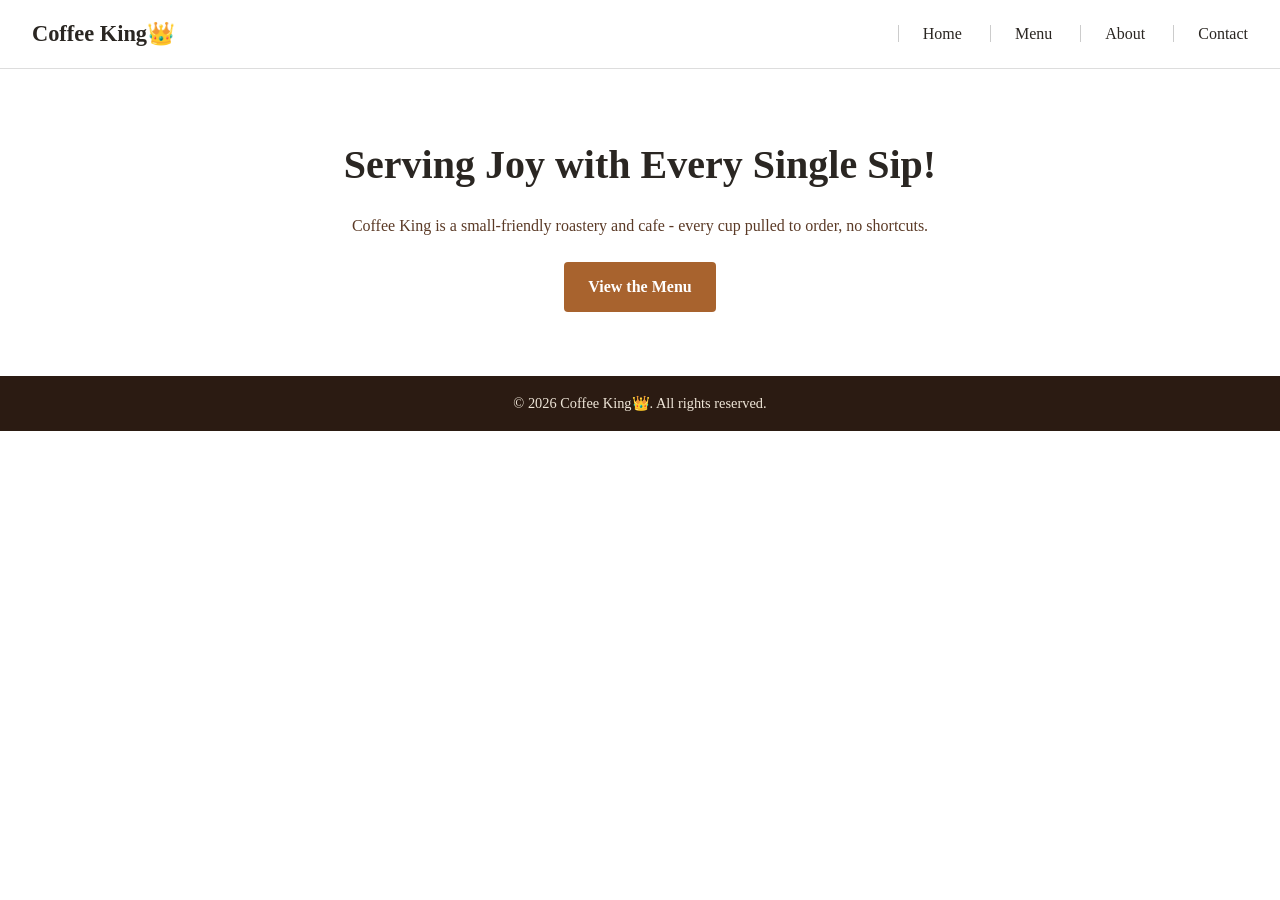
==== index.html @ fa8c4ac5 "Initial commit: Coffee King site structure, styling, and contact form validation" ====
<!DOCTYPE html>
<html lang="en">
<head>
    <meta charset="UTF-8">
    <meta name="viewport" content="width=device-width, initial-scale=1.0">
    <meta name="color-scheme" content="light">
    <title>Coffee King👑</title>
    <link rel="icon" href="data:image/svg+xml,<svg xmlns=%22http://www.w3.org/2000/svg%22 viewBox=%220 0 100 100%22><text y=%22.9em%22 font-size=%2290%22>☕</text></svg>">
    <link rel="stylesheet" href="style.css">
</head>
<body>
    <!--The plain container holding the brand name-->
   <header>
    <div class="logo">Coffee King👑</div>
    <nav>
        <a href="index.html">Home</a>
        <a href="menu.html">Menu</a>
        <a href="about.html">About</a>
        <a href="contact.html">Contact</a>
    </nav>
   </header> 
   <!--The semantic tag for the primary content of the page-->
   <main>
    <section class="hero">
        <h1>Serving Joy with Every Single Sip!</h1>
        <p> Coffee King is a small-friendly roastery and cafe - every cup pulled to order, no shortcuts.</p>
        <a href="menu.html" class="btn">View the Menu</a>
    </section>

   </main>
   <!--The semantic tag for closing area of the page-->
   <footer>
    <p>&copy; 2026 Coffee King👑. All rights reserved.</p>
   </footer>

   <script src="script.js"></script>

</body>
</html>
---- style.css ----
/* apply the style to every single elementon the page*/
* {
  margin: 0;
  padding: 0;
  box-sizing: border-box;
}
/* set the font and color of the whole page*/
body {
  font-family:Cambria, Cochin, Georgia, Times, 'Times New Roman', serif;
  color: #2a2622;
  line-height: 1.6;
}
/* adjust the header elemnts */
header {
  display: flex;
  justify-content: space-between;
  align-items: center;
  padding: 1rem 2rem;
  border-bottom: 1px solid #ddd;
}
/* Targets the elements with the class="logo" */
.logo {
  font-size: 1.4rem;
  font-weight: bold;
}

nav a {
  margin-left: 1.5rem;
  text-decoration: none;
  color: #2a2622;
  font-weight: 500;
  padding-left: 1.5rem;
  border-left: 1px solid #ccc;
}
/* targets every <a> which is the descendant of <nav> */
nav a:hover {
  color: #a8632e;
}
.hero {
  max-width: 700px;
  margin: 4rem auto;
  text-align: center;
  padding: 0 1rem;
}

.hero h1 {
  font-size: 2.5rem;
  margin-bottom: 1rem;
}

.hero p {
  color: #5b3a26;
  margin-bottom: 1.5rem;
}

.btn {
  display: inline-block;
  background-color: #a8632e;
  color: white;
  padding: 0.75rem 1.5rem;
  border-radius: 4px;
  text-decoration: none;
  font-weight: bold;
}

.btn:hover {
  background-color: #8a4f24;
}
footer {
  text-align: center;
  padding: 1rem;
  margin-top: 3rem;
  background-color: #2b1b12;
  color: #efe6d8;
  font-size: 0.9rem;
}
/*Styles the Menu Page*/
.menu {
  max-width: 700px;
  margin: 3rem auto;
  padding: 0 1rem;
}

.menu h1 {
  text-align: center;
  margin-bottom: 2rem;
}

.menu h2 {
  color: #a8632e;
  border-bottom: 2px solid #a8632e;
  padding-bottom: 0.5rem;
  margin: 2rem 0 1rem;
}

.menu-item {
  display: flex;
  justify-content: space-between;
  padding: 0.6rem 0;
  border-bottom: 1px dashed #ccc;
}

.item-name {
  font-weight: 500;
}

.item-price {
  font-weight: bolder;
  color: #a8632e;
}
/* Styles the About Page */
.about {
  max-width: 650px;
  margin: 3rem auto;
  padding: 0 1rem;
}

.about h1 {
  margin-bottom: 1.5rem;
}

.about p {
  margin-bottom: 1rem;
  color: #3a332c;
}
/* styles the Contact page*/
.contact {
  max-width: 500px;
  margin: 3rem auto;
  padding: 0 1rem;
}

.contact h1 {
  margin-bottom: 1.5rem;
}

.form-group {
  margin-bottom: 1.2rem;
}

.form-group label {
  display: block;
  font-weight: bold;
  margin-bottom: 0.4rem;
}

.form-group input,
.form-group textarea {
  width: 100%;
  padding: 0.6rem;
  border: 1px solid #ccc;
  border-radius: 4px;
  font-family: inherit;
  font-size: 1rem;
}
.success {
  background-color: #ffffff;
  color: rgb(15, 216, 8);
  padding: 0.75rem 1rem;
   font-weight: bold;
   font-style: italic;
  border-radius: 4px;
  margin-bottom: 1rem;
  display: none;
}

.success.visible {
  display: block;
}

.error {
  color: #b3261e;
  font-size: 0.85rem;
  margin-top: 0.3rem;
  min-height: 1.1em;
}

button[type="submit"] {
  background-color: #a8632e;
  color: white;
  border: none;
  padding: 0.75rem 1.5rem;
  border-radius: 4px;
  font-weight: bold;
  font-size: 1rem;
  cursor:pointer;
}

button[type="submit"]:hover {
  background-color: #8a4f24;
}
/* styles the header for view point <= 600px */
@media (max-width: 600px) {
  header {
    flex-direction: column;
    align-items:center;
    
    gap: 0.8rem;
  }

  nav a {
    margin-left: 0;
    margin-right: 1rem;
    padding-left: 1rem;
    border-left: 1px solid #ccc;
  }
}
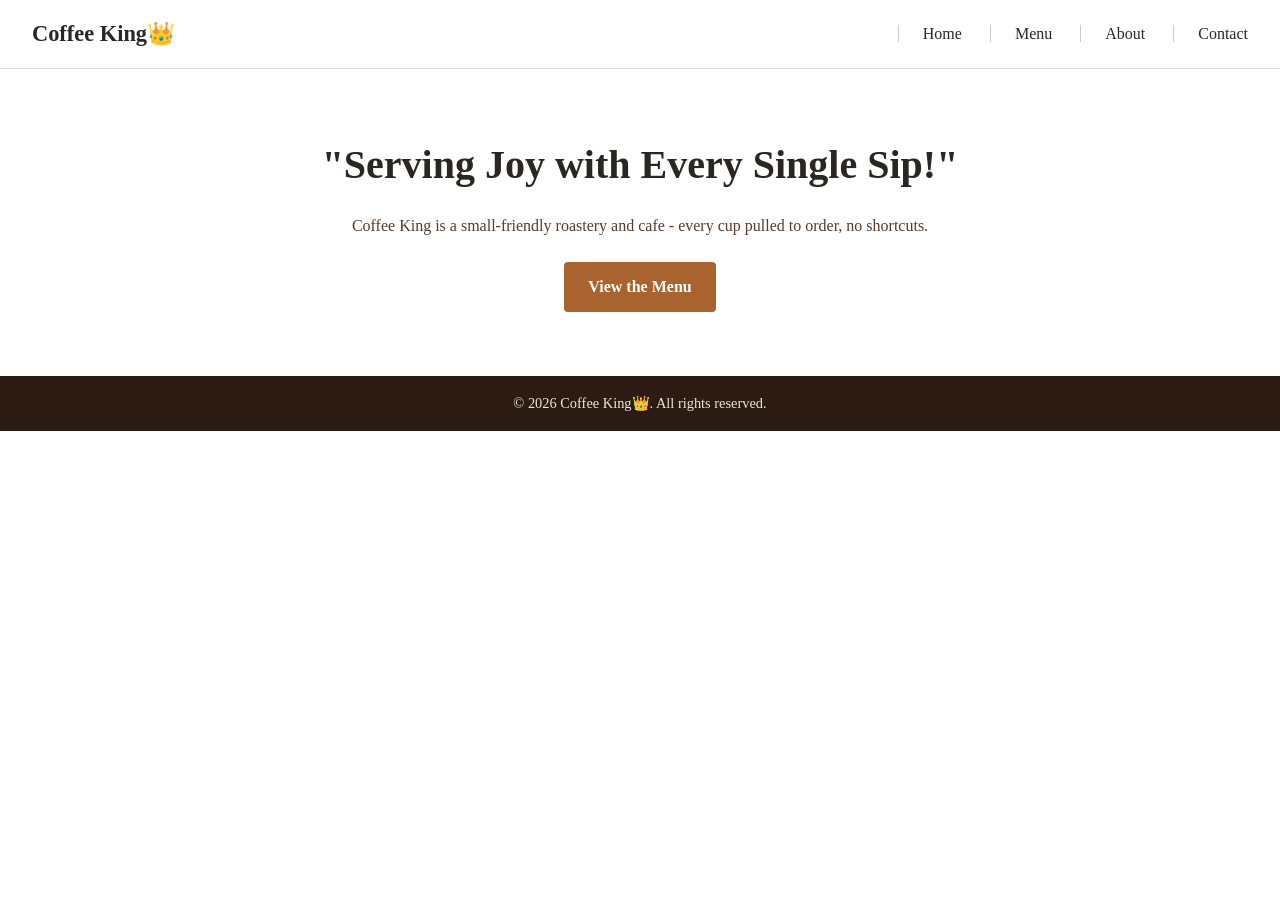
==== commit bbf734bd: "New changes" ====
--- a/index.html
+++ b/index.html
@@ -12,6 +12,13 @@
     <!--The plain container holding the brand name-->
    <header>
     <div class="logo">Coffee King👑</div>
+
+    <!--Toggle button-->
+    <button class="nav-toggle" id="navToggle" aria-label="Toggle menu">
+        <span></span>
+        <span></span>
+        <span></span>
+    </button>
     <nav>
         <a href="index.html">Home</a>
         <a href="menu.html">Menu</a>
@@ -22,7 +29,7 @@
    <!--The semantic tag for the primary content of the page-->
    <main>
     <section class="hero">
-        <h1>Serving Joy with Every Single Sip!</h1>
+        <h1>"Serving Joy with Every Single Sip!"</h1>
         <p> Coffee King is a small-friendly roastery and cafe - every cup pulled to order, no shortcuts.</p>
         <a href="menu.html" class="btn">View the Menu</a>
     </section>
--- a/style.css
+++ b/style.css
@@ -189,19 +189,58 @@
 button[type="submit"]:hover {
   background-color: #8a4f24;
 }
-/* styles the header for view point <= 600px */
+
+/* For the hamburger icon */
+.nav-toggle {
+  display: none;
+  flex-direction: column;
+  justify-content: space-between;
+  width: 26px;
+  height: 20px;
+  background: none;
+  border: none;
+  cursor: pointer;
+  padding: 0;
+}
+
+.nav-toggle span {
+  display: block;
+  width: 100%;
+  height: 3px;
+  background-color: #2a2622;
+  border-radius: 2px;
+}
+/* styles the header for view point <= 600px [for the mobile version]*/
 @media (max-width: 600px) {
   header {
+    flex-direction: row;
+    align-items: center;
+    justify-content: space-between;
+  }
+
+  .nav-toggle {
+    display: flex;
+  }
+
+  nav {
+    display: none;
+    position: absolute;
+    top: 100%;
+    left: 0;
+    right: 0;
+    background-color: white;
     flex-direction: column;
-    align-items:center;
-    
-    gap: 0.8rem;
+    padding: 1rem 2rem;
+    border-bottom: 1px solid #ddd;
+  }
+
+  nav.open {
+    display: flex;
   }
 
   nav a {
-    margin-left: 0;
-    margin-right: 1rem;
-    padding-left: 1rem;
-    border-left: 1px solid #ccc;
+    margin: 0;
+    padding: 0.6rem 0;
+    border-left: none;
   }
 }
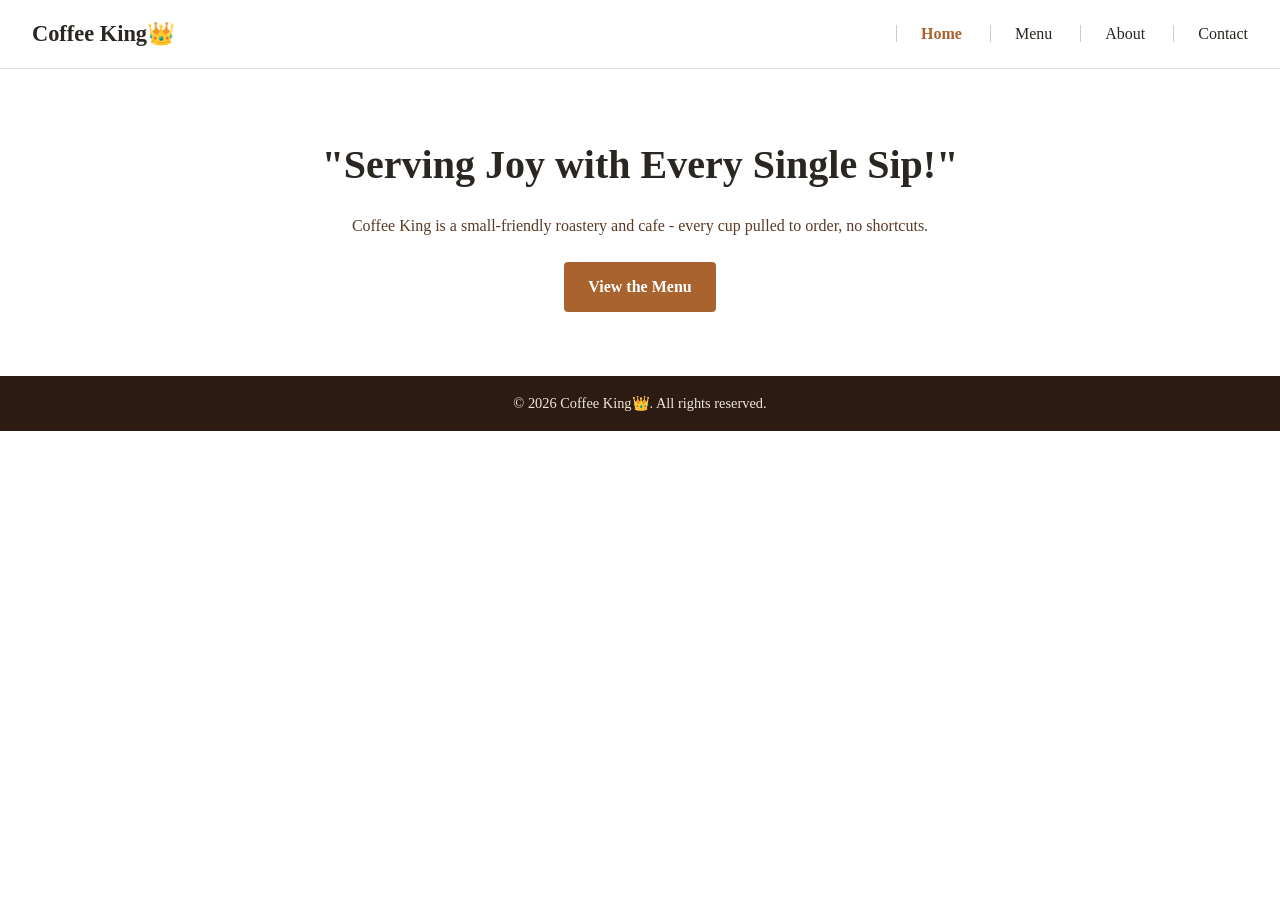
==== commit bc99c506: "add active nav link highlighting" ====
--- a/index.html
+++ b/index.html
@@ -20,7 +20,7 @@
         <span></span>
     </button>
     <nav>
-        <a href="index.html">Home</a>
+        <a href="index.html" class="active">Home</a>
         <a href="menu.html">Menu</a>
         <a href="about.html">About</a>
         <a href="contact.html">Contact</a>
--- a/style.css
+++ b/style.css
@@ -9,6 +9,7 @@
   font-family:Cambria, Cochin, Georgia, Times, 'Times New Roman', serif;
   color: #2a2622;
   line-height: 1.6;
+
 }
 /* adjust the header elemnts */
 header {
@@ -17,6 +18,7 @@
   align-items: center;
   padding: 1rem 2rem;
   border-bottom: 1px solid #ddd;
+  position: relative;
 }
 /* Targets the elements with the class="logo" */
 .logo {
@@ -28,7 +30,7 @@
   margin-left: 1.5rem;
   text-decoration: none;
   color: #2a2622;
-  font-weight: 500;
+  font-weiht: 500;
   padding-left: 1.5rem;
   border-left: 1px solid #ccc;
 }
@@ -132,10 +134,11 @@
 
 .contact h1 {
   margin-bottom: 1.5rem;
+  
 }
 
 .form-group {
-  margin-bottom: 1.2rem;
+  margin-bottom: 0rem;
 }
 
 .form-group label {
@@ -148,7 +151,7 @@
 .form-group textarea {
   width: 100%;
   padding: 0.6rem;
-  border: 1px solid #ccc;
+  border: 2px solid #ccc;
   border-radius: 4px;
   font-family: inherit;
   font-size: 1rem;
@@ -210,6 +213,48 @@
   background-color: #2a2622;
   border-radius: 2px;
 }
+
+/*styling the Tabbed menu*/
+.menu-tabs {
+  display: flex;
+  gap: 1.5rem;
+  margin-bottom: 2rem;
+  border-bottom: 1px solid #ccc;
+}
+
+.menu-tab {
+  background: none;
+  border: none;
+  padding: 0.75rem 0;
+  font-family: inherit;
+  font-size: 1.1rem;
+  font-weight: bold;
+  color: #5b3a26;
+  cursor: pointer;
+  position: relative;
+}
+
+.menu-tab.active {
+  color: #a8632e;
+}
+
+.menu-tab.active::after {
+  content: '';
+  position: absolute;
+  left: 0;
+  bottom: -1px;
+  width: 100%;
+  height: 2px;
+  background-color: #a8632e;
+}
+
+.menu-category {
+  display: none;
+}
+
+.menu-category.active {
+  display: block;
+}
 /* styles the header for view point <= 600px [for the mobile version]*/
 @media (max-width: 600px) {
   header {
@@ -243,4 +288,10 @@
     padding: 0.6rem 0;
     border-left: none;
   }
+}
+
+/* for highlighting the current page*/
+nav a.active {
+  color: #a8632e;
+  font-weight: 700;
 }
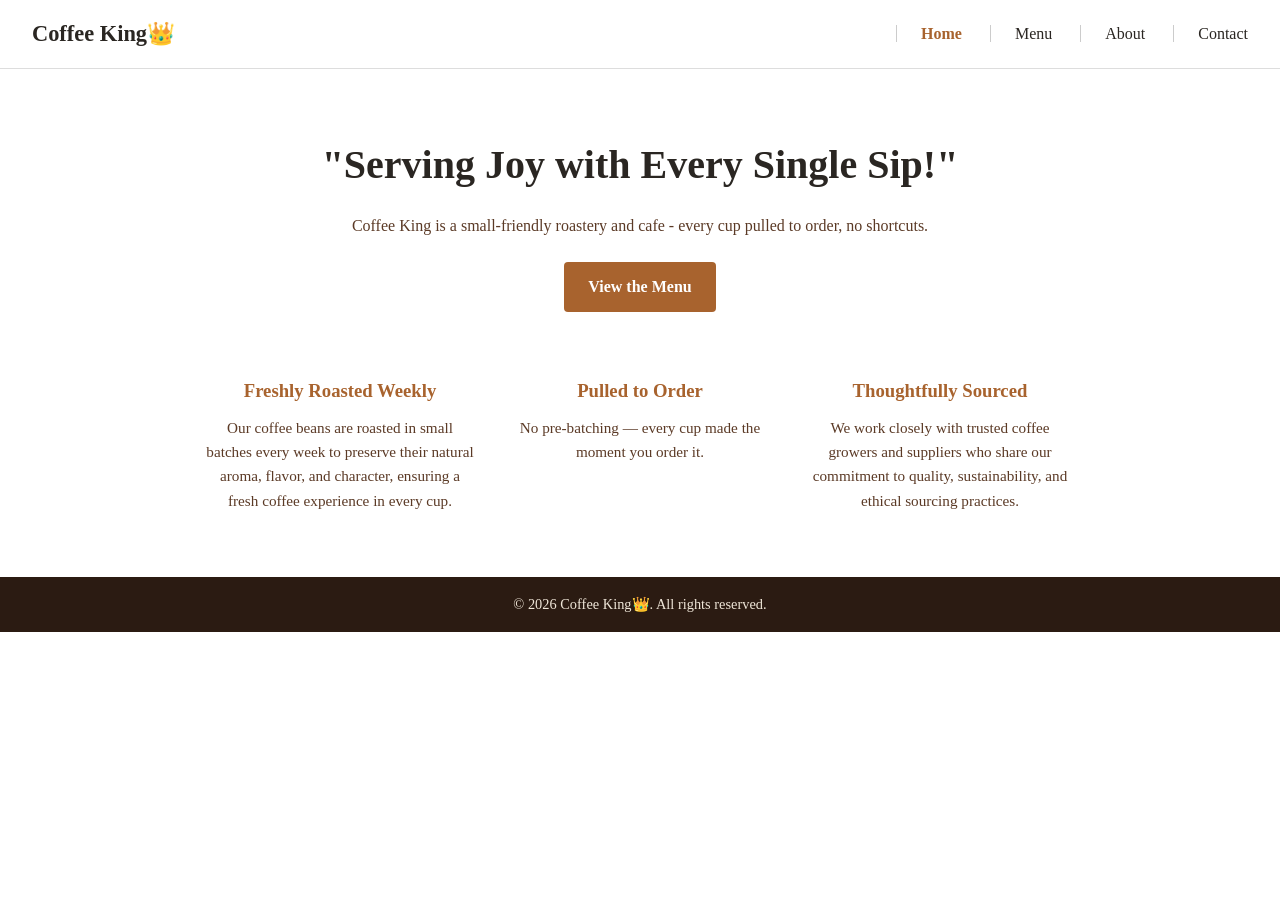
==== commit bbe3653d: "added transition" ====
--- a/index.html
+++ b/index.html
@@ -34,6 +34,21 @@
         <a href="menu.html" class="btn">View the Menu</a>
     </section>
 
+<section class="features reveal">
+  <div class="feature">
+    <h3>Freshly Roasted Weekly</h3>
+    <p>Our coffee beans are roasted in small batches every week to preserve their natural aroma, flavor, and character, ensuring a fresh coffee experience in every cup.</p>
+  </div>
+  <div class="feature">
+    <h3>Pulled to Order</h3>
+    <p>No pre-batching — every cup made the moment you order it.</p>
+  </div>
+  <div class="feature">
+    <h3>Thoughtfully Sourced</h3>
+    <p>We work closely with trusted coffee growers and suppliers who share our commitment to quality, sustainability, and ethical sourcing practices.</p>
+  </div>
+</section>
+
    </main>
    <!--The semantic tag for closing area of the page-->
    <footer>
--- a/style.css
+++ b/style.css
@@ -30,7 +30,7 @@
   margin-left: 1.5rem;
   text-decoration: none;
   color: #2a2622;
-  font-weiht: 500;
+  font-weight: 500;
   padding-left: 1.5rem;
   border-left: 1px solid #ccc;
 }
@@ -53,6 +53,29 @@
 .hero p {
   color: #5b3a26;
   margin-bottom: 1.5rem;
+}
+
+.features {
+  display: flex;
+  gap: 2rem;
+  max-width: 900px;
+  margin: 4rem auto;
+  padding: 0 1rem;
+}
+
+.feature {
+  flex: 1;
+  text-align: center;
+}
+
+.feature h3 {
+  color: #a8632e;
+  margin-bottom: 0.6rem;
+}
+
+.feature p {
+  color: #5b3a26;
+  font-size: 0.95rem;
 }
 
 .btn {
@@ -288,10 +311,25 @@
     padding: 0.6rem 0;
     border-left: none;
   }
+  .features {
+    flex-direction: column;
+  }
 }
 
 /* for highlighting the current page*/
 nav a.active {
   color: #a8632e;
   font-weight: 700;
+}
+
+/*for the reveal animation*/
+.reveal {
+  opacity: 0;
+  transform: translateY(30px);
+  transition: opacity 0.6s ease, transform 1.6s ease;
+}
+
+.reveal.visible {
+  opacity: 1;
+  transform: translateY(0);
 }
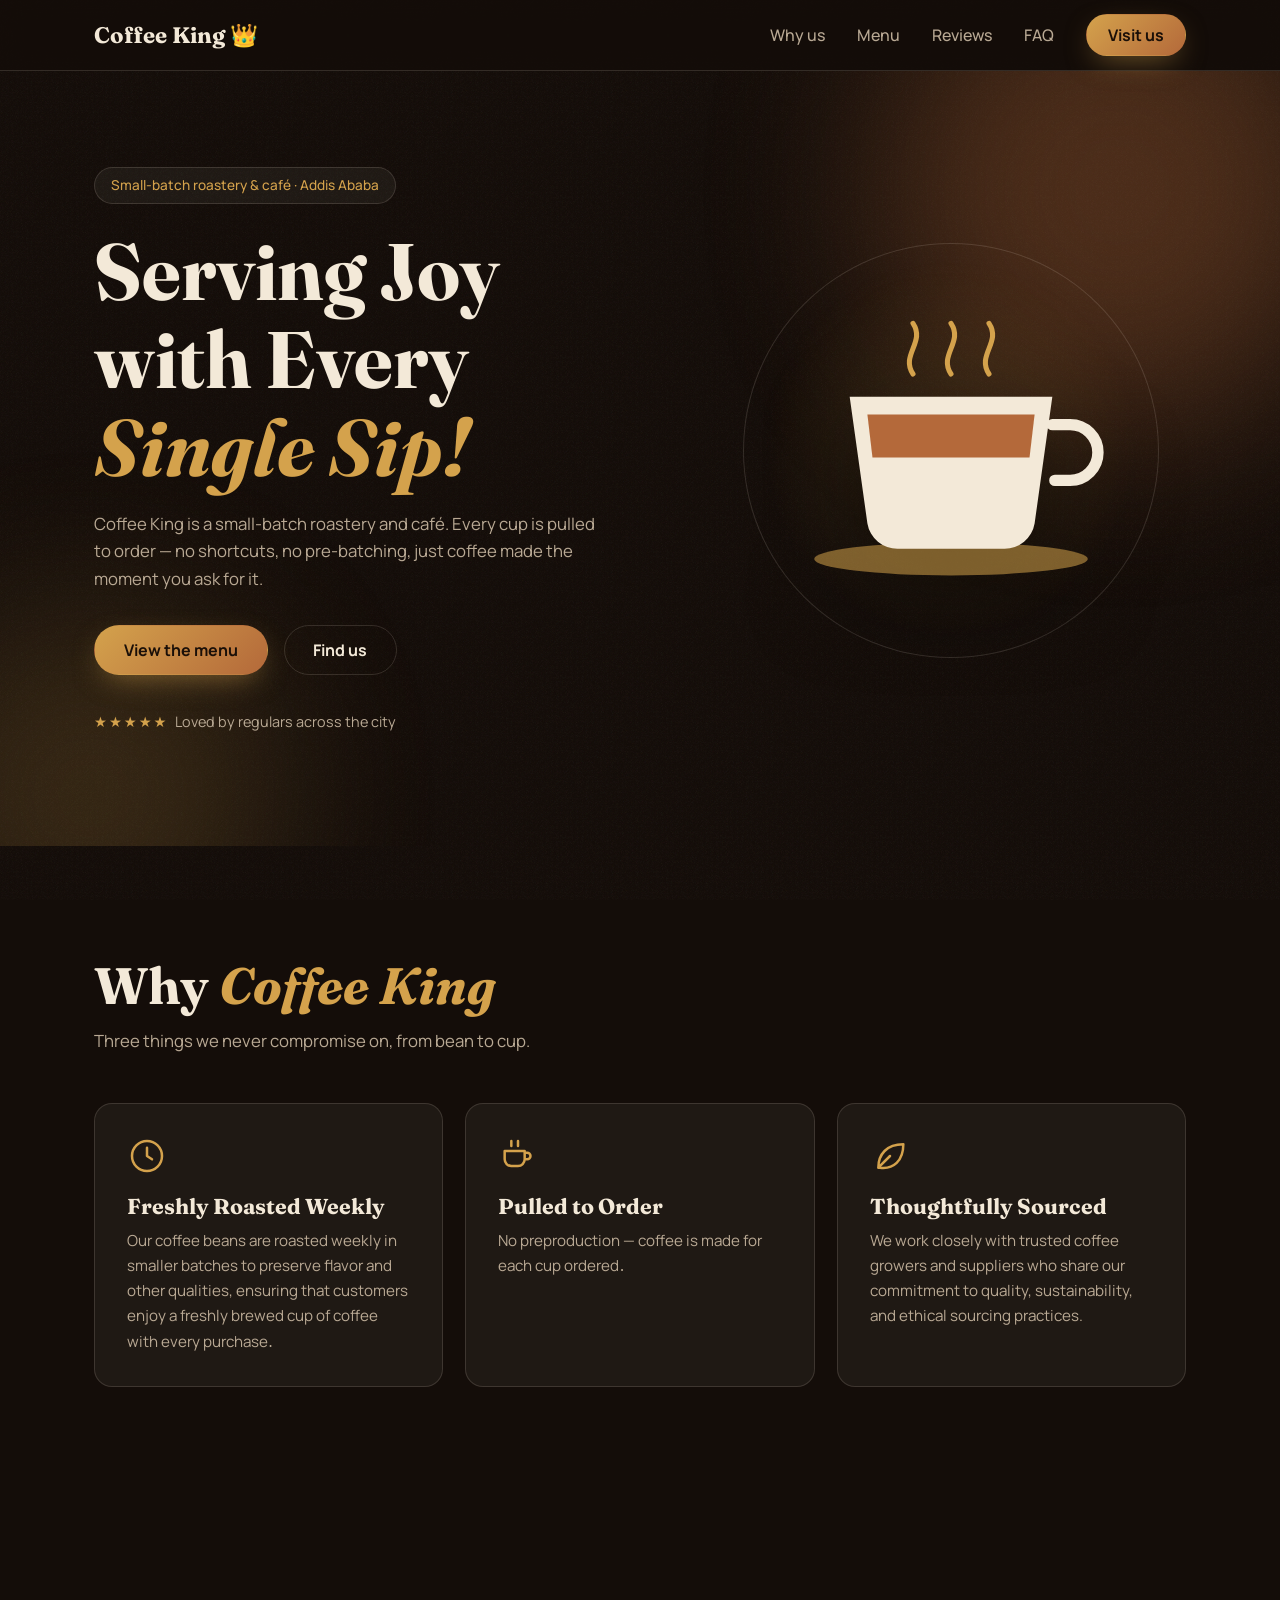
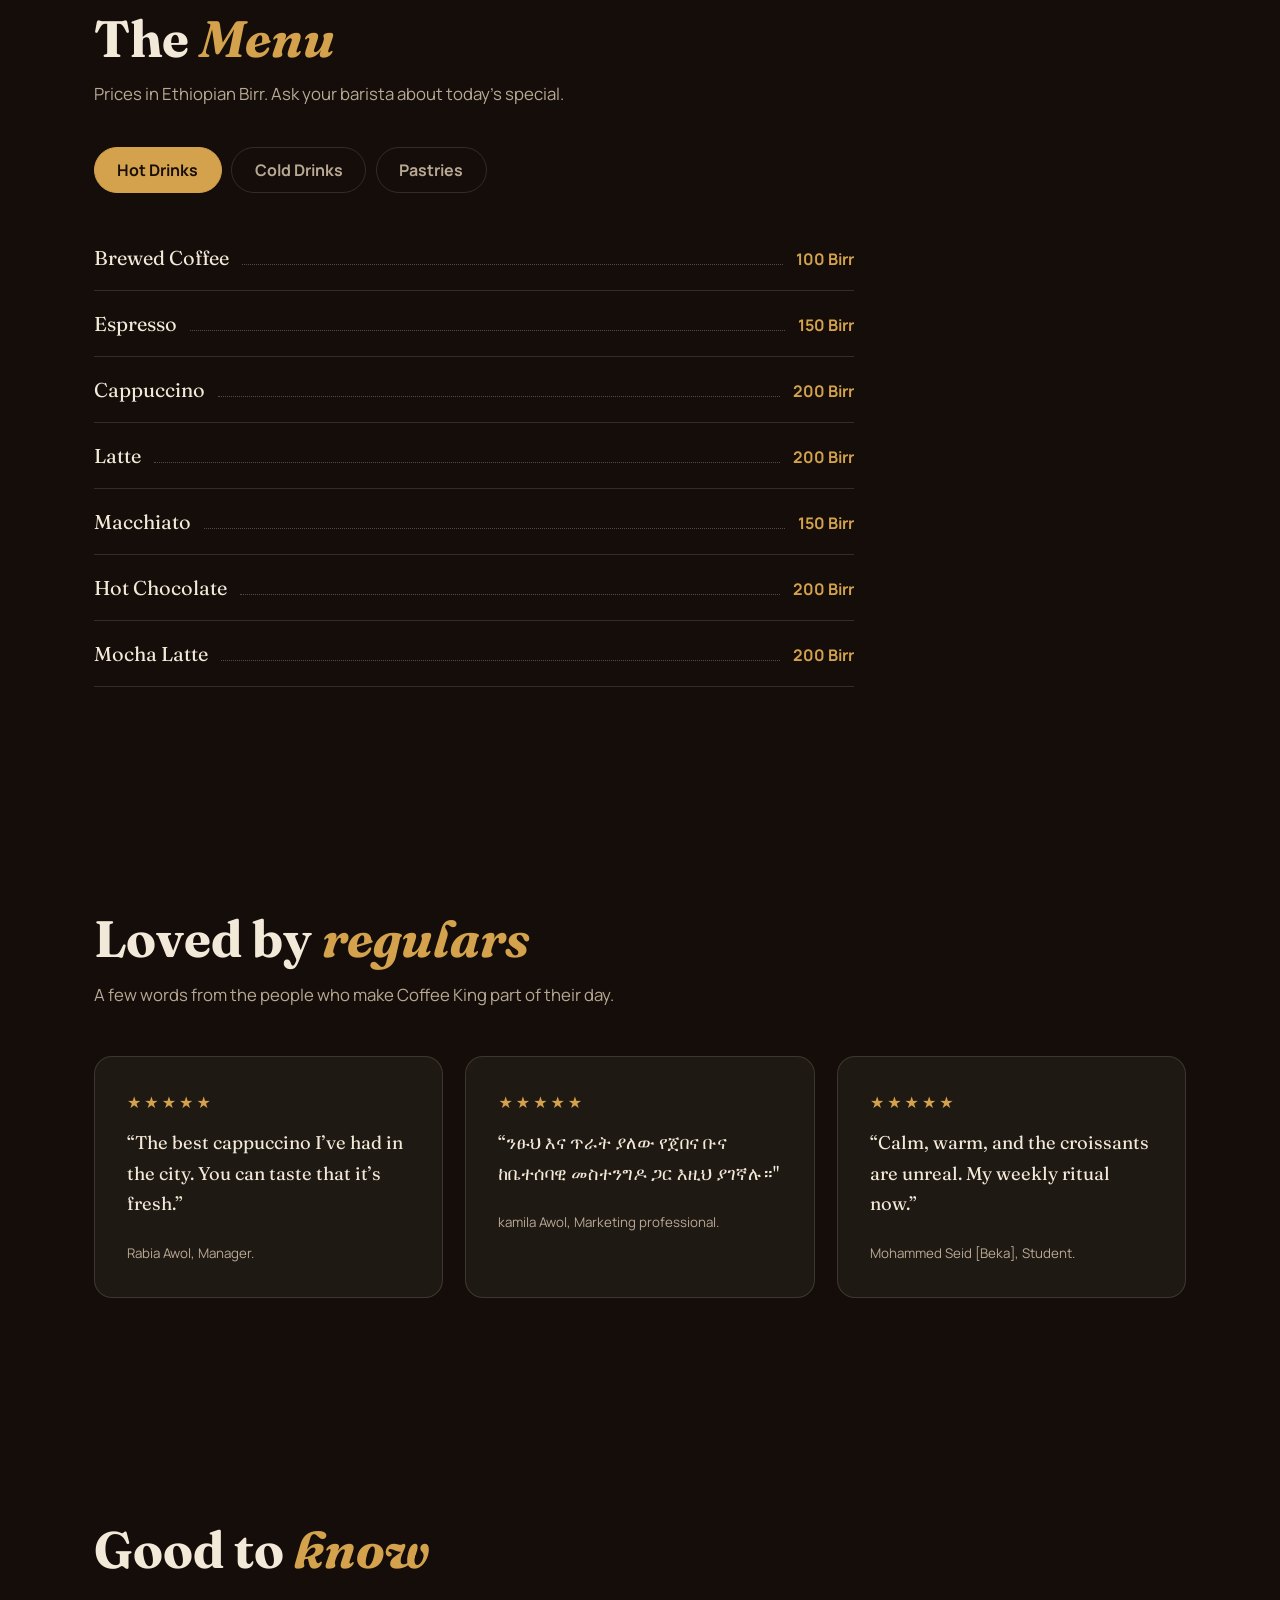
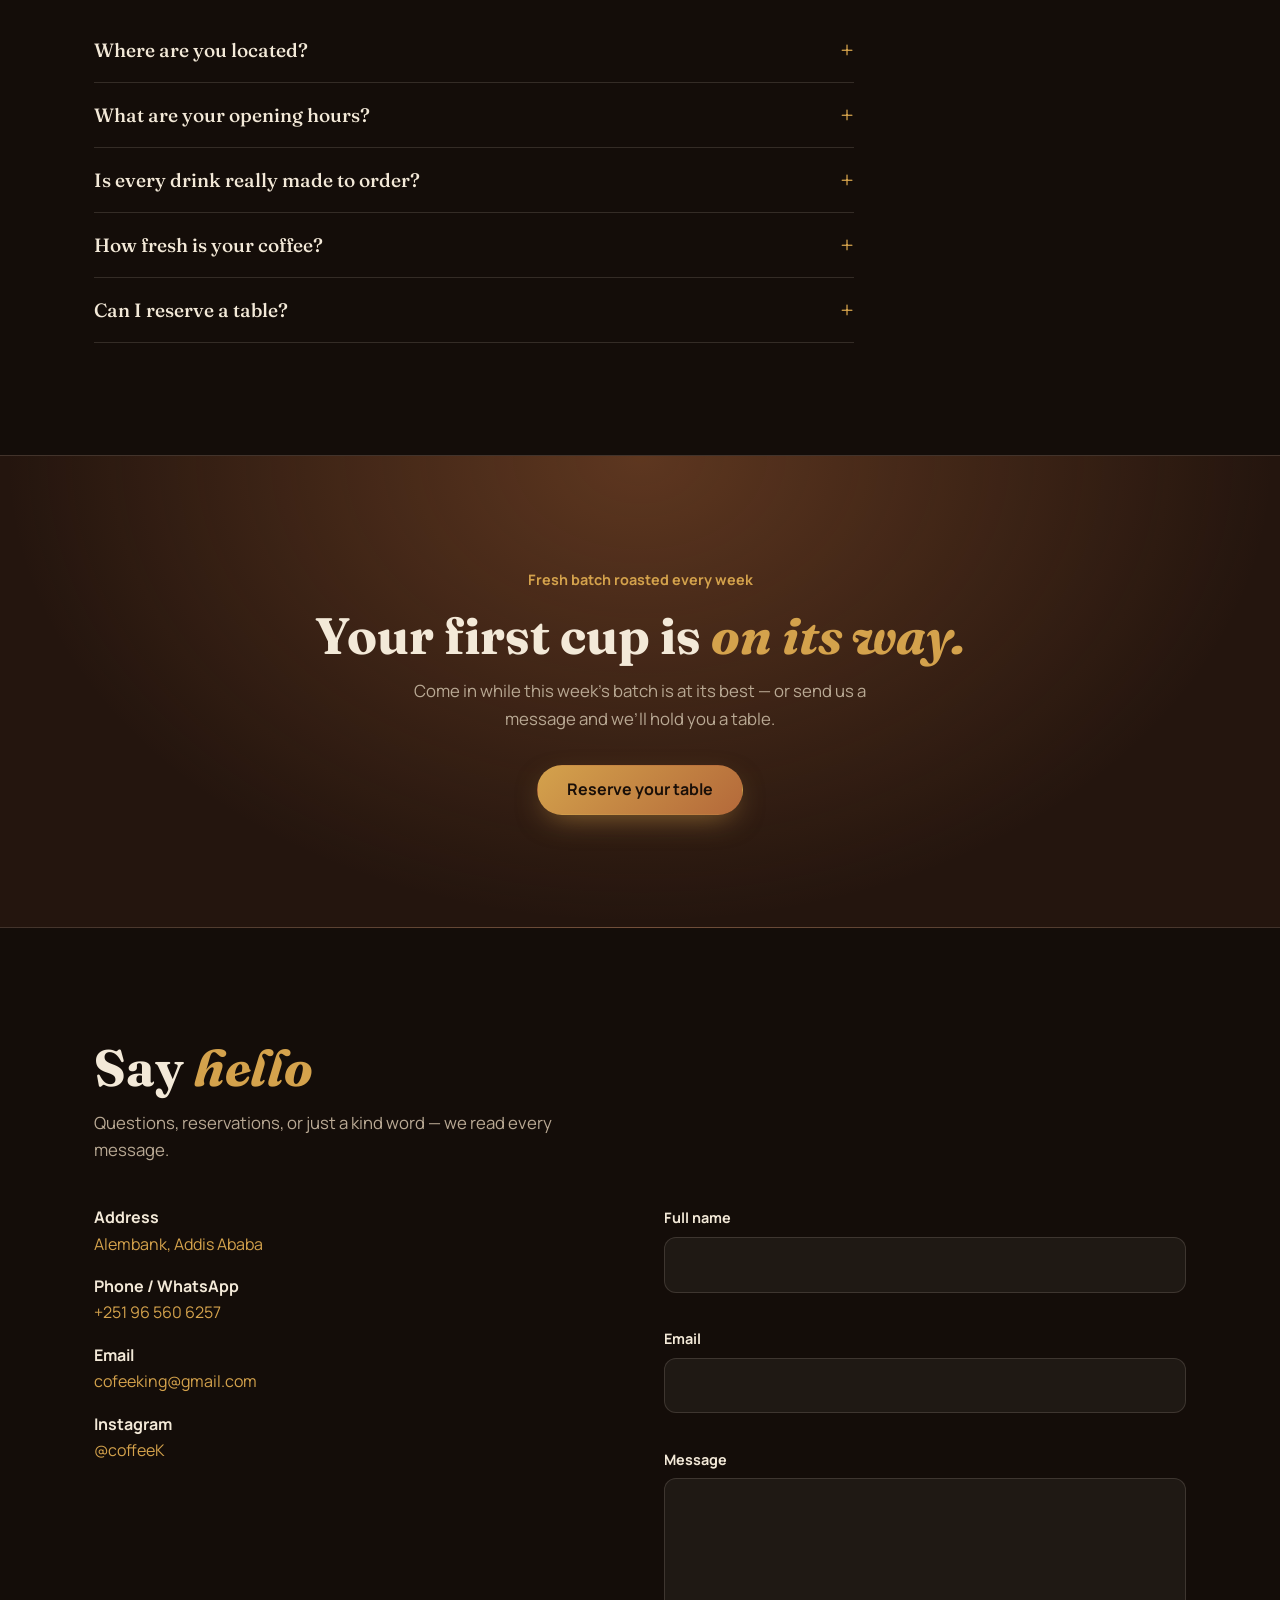
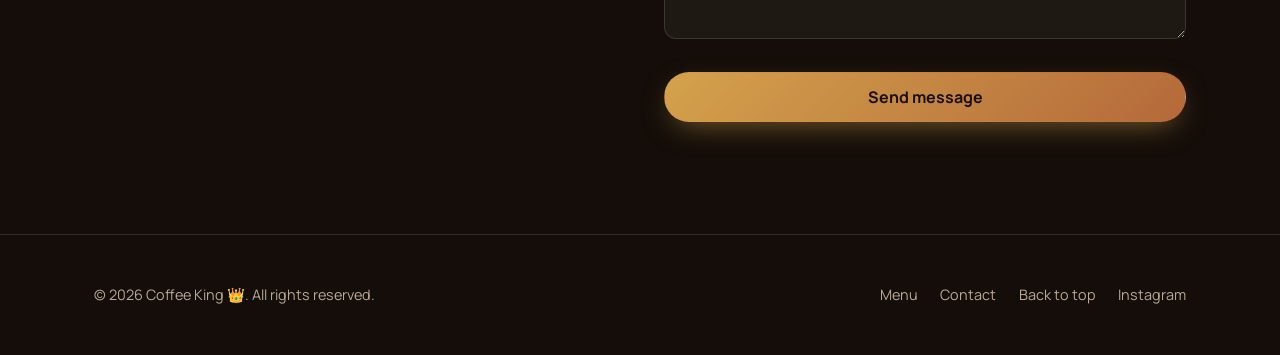
==== commit 0523b3e8: "changed the index, style as well as script for interactive outcome" ====
--- a/index.html
+++ b/index.html
@@ -1,61 +1,171 @@
 <!DOCTYPE html>
 <html lang="en">
 <head>
-    <meta charset="UTF-8">
-    <meta name="viewport" content="width=device-width, initial-scale=1.0">
-    <meta name="color-scheme" content="light">
-    <title>Coffee King👑</title>
-    <link rel="icon" href="data:image/svg+xml,<svg xmlns=%22http://www.w3.org/2000/svg%22 viewBox=%220 0 100 100%22><text y=%22.9em%22 font-size=%2290%22>☕</text></svg>">
-    <link rel="stylesheet" href="style.css">
+<meta charset="UTF-8">
+<meta name="viewport" content="width=device-width, initial-scale=1.0">
+<meta name="color-scheme" content="dark">
+<meta name="description" content="Coffee King — small-batch roastery and café in Addis Ababa. Every cup pulled to order.">
+<title>Coffee King 👑 — Serving Joy with Every Single Sip</title>
+<link rel="icon" href="data:image/svg+xml,<svg xmlns=%22http://www.w3.org/2000/svg%22 viewBox=%220 0 24 24%22><rect width=%2224%22 height=%2224%22 rx=%225%22 fill=%22%23140d09%22/><path d=%22M6 9h10v5a3 3 0 0 1-3 3H9a3 3 0 0 1-3-3z%22 fill=%22%23d4a24c%22/><path d=%22M16 10.5h1.3a1.6 1.6 0 0 1 0 3.2H16%22 fill=%22none%22 stroke=%22%23d4a24c%22 stroke-width=%221.4%22/></svg>">
+<link rel="preconnect" href="https://fonts.googleapis.com">
+<link rel="preconnect" href="https://fonts.gstatic.com" crossorigin>
+<link href="https://fonts.googleapis.com/css2?family=Fraunces:ital,opsz,wght@0,9..144,500;0,9..144,700;1,9..144,500&family=Manrope:wght@400;500;700&display=swap" rel="stylesheet">
+<link rel="stylesheet" href="style.css">
 </head>
 <body>
-    <!--The plain container holding the brand name-->
-   <header>
-    <div class="logo">Coffee King👑</div>
 
-    <!--Toggle button-->
-    <button class="nav-toggle" id="navToggle" aria-label="Toggle menu">
-        <span></span>
-        <span></span>
-        <span></span>
-    </button>
-    <nav>
-        <a href="index.html" class="active">Home</a>
-        <a href="menu.html">Menu</a>
-        <a href="about.html">About</a>
-        <a href="contact.html">Contact</a>
+<header>
+  <div class="wrap nav">
+    <a href="#top" class="logo">Coffee King 👑</a>
+    <nav aria-label="Main">
+      <ul id="menuList">
+        <li><a href="#why">Why us</a></li>
+        <li><a href="#menu">Menu</a></li>
+        <li><a href="#reviews">Reviews</a></li>
+        <li><a href="#faq">FAQ</a></li>
+        <li><a href="#contact" class="btn btn-gold">Visit us</a></li>
+      </ul>
     </nav>
-   </header> 
-   <!--The semantic tag for the primary content of the page-->
-   <main>
-    <section class="hero">
-        <h1>"Serving Joy with Every Single Sip!"</h1>
-        <p> Coffee King is a small-friendly roastery and cafe - every cup pulled to order, no shortcuts.</p>
-        <a href="menu.html" class="btn">View the Menu</a>
-    </section>
+    <button class="burger" id="burger" aria-label="Toggle menu" aria-expanded="false" aria-controls="menuList"><i></i><i></i><i></i></button>
+  </div>
+</header>
 
-<section class="features reveal">
-  <div class="feature">
-    <h3>Freshly Roasted Weekly</h3>
-    <p>Our coffee beans are roasted in small batches every week to preserve their natural aroma, flavor, and character, ensuring a fresh coffee experience in every cup.</p>
+<main id="top">
+  <!-- HERO -->
+  <section class="hero">
+    <i class="orb a"></i><i class="orb b"></i>
+    <div class="wrap hero-grid">
+      <div>
+        <span class="eyebrow rise" style="--d:1">Small-batch roastery &amp; café · Addis Ababa</span>
+        <h1 class="rise" style="--d:2">Serving Joy with Every <em>Single Sip!</em></h1>
+        <p class="lead rise" style="--d:3">Coffee King is a small-batch roastery and café. Every cup is pulled to order — no shortcuts, no pre-batching, just coffee made the moment you ask for it.</p>
+        <div class="cta-row rise" style="--d:4"><a class="btn btn-gold" href="#menu">View the menu</a><a class="btn btn-ghost" href="#contact">Find us</a></div>
+        <p class="proof rise" style="--d:5"><b>★★★★★</b> &nbsp;Loved by regulars across the city</p>
+      </div>
+      <div class="cup rise" style="--d:3">
+        <svg viewBox="0 0 300 300" role="img" aria-label="Steaming cup of coffee">
+          <g fill="none" stroke="#d4a24c" stroke-width="4" stroke-linecap="round"><path class="steam" d="M120 90c-10-15 10-25 0-40"/><path class="steam s2" d="M150 90c-10-15 10-25 0-40"/><path class="steam s3" d="M180 90c-10-15 10-25 0-40"/></g>
+          <ellipse cx="150" cy="236" rx="108" ry="13" fill="#d4a24c" opacity=".55"/>
+          <path d="M70 108h160l-14 100a24 24 0 0 1-24 20h-84a24 24 0 0 1-24-20z" fill="#f3e9d8"/>
+          <path d="M230 130h14a22 22 0 0 1 0 44h-12" fill="none" stroke="#f3e9d8" stroke-width="9" stroke-linecap="round"/>
+          <path d="M84 122h132l-4 34H88z" fill="#b4693a"/>
+        </svg>
+      </div>
+    </div>
+  </section>
+
+  <!-- WHY US -->
+  <section id="why">
+    <div class="wrap">
+      <div class="rev"><h2>Why <em>Coffee King</em></h2><p class="lead">Three things we never compromise on, from bean to cup.</p></div>
+      <div class="grid3">
+        <article class="card rev"><svg viewBox="0 0 24 24"><circle cx="12" cy="12" r="9"/><path d="M12 7v5l3 2"/></svg><h3>Freshly Roasted Weekly</h3><p>Our coffee beans are roasted weekly in smaller batches to preserve flavor and other qualities‚ ensuring that customers enjoy a freshly brewed cup of coffee with every purchase․</p></article>
+        <article class="card rev"><svg viewBox="0 0 24 24"><path d="M4 9h12v5a4 4 0 0 1-4 4H8a4 4 0 0 1-4-4zM16 10h1.5a2 2 0 0 1 0 4H16M8 3v3M12 3v3"/></svg><h3>Pulled to Order</h3><p>No preproduction — coffee is made for each cup ordered․</p></article>
+        <article class="card rev"><svg viewBox="0 0 24 24"><path d="M5 19c0-8 5-14 15-14 0 10-6 15-14 14zM5 19l7-7"/></svg><h3>Thoughtfully Sourced</h3><p>We work closely with trusted coffee growers and suppliers who share our commitment to quality, sustainability, and ethical sourcing practices.</p></article>
+      </div>
+    </div>
+  </section>
+
+  <!-- MENU -->
+  <section id="menu">
+    <div class="wrap">
+      <div class="rev"><h2>The <em>Menu</em></h2><p class="lead">Prices in Ethiopian Birr. Ask your barista about today’s special.</p></div>
+      <div class="tabs rev" role="tablist">
+        <button class="tab" role="tab" aria-selected="true" data-p="hot">Hot Drinks</button>
+        <button class="tab" role="tab" aria-selected="false" data-p="cold">Cold Drinks</button>
+        <button class="tab" role="tab" aria-selected="false" data-p="pastry">Pastries</button>
+      </div>
+      <div class="panel on" id="hot" role="tabpanel">
+        <div class="item"><span>Brewed Coffee</span><b>100 Birr</b></div>
+        <div class="item"><span>Espresso</span><b>150 Birr</b></div>
+        <div class="item"><span>Cappuccino</span><b>200 Birr</b></div>
+        <div class="item"><span>Latte</span><b>200 Birr</b></div>
+        <div class="item"><span>Macchiato</span><b>150 Birr</b></div>
+        <div class="item"><span>Hot Chocolate</span><b>200 Birr</b></div>
+        <div class="item"><span>Mocha Latte</span><b>200 Birr</b></div>
+      </div>
+      <div class="panel" id="cold" role="tabpanel">
+        <div class="item"><span>Iced Americano</span><b>250 Birr</b></div>
+        <div class="item"><span>Iced Latte</span><b>250 Birr</b></div>
+        <div class="item"><span>Iced Cappuccino</span><b>250 Birr</b></div>
+        <div class="item"><span>Iced Mocha Latte</span><b>250 Birr</b></div>
+      </div>
+      <div class="panel" id="pastry" role="tabpanel">
+        <div class="item"><span>Butter Croissant</span><b>350 Birr</b></div>
+        <div class="item"><span>Almond Croissant</span><b>350 Birr</b></div>
+        <div class="item"><span>Baklava</span><b>300 Birr</b></div>
+        <div class="item"><span>Cinnamon Roll</span><b>350 Birr</b></div>
+        <div class="item"><span>Chocolate Cake</span><b>200 Birr</b></div>
+      </div>
+    </div>
+  </section>
+
+  <!-- REVIEWS (sample text: replace with real customer reviews) -->
+  <section id="reviews">
+    <div class="wrap">
+      <div class="rev"><h2>Loved by <em>regulars</em></h2><p class="lead">A few words from the people who make Coffee King part of their day.</p></div>
+      <div class="grid3">
+        <figure class="card q rev"><span class="stars">★★★★★</span><p>“The best cappuccino I’ve had in the city. You can taste that it’s fresh.”</p><small>Rabia Awol, Manager.</small></figure>
+        <figure class="card q rev"><span class="stars">★★★★★</span><p>“ንፁህ እና ጥራት ያለው የጀበና ቡና ከቤተሰባዊ መስተንግዶ ጋር እዚህ ያገኛሉ።"</p><small>kamila Awol, Marketing professional.</small></figure>
+        <figure class="card q rev"><span class="stars">★★★★★</span><p>“Calm, warm, and the croissants are unreal. My weekly ritual now.”</p><small>Mohammed Seid [Beka], Student.</small></figure>
+      </div>
+    </div>
+  </section>
+
+  <!-- FAQ (bracketed text is placeholder) -->
+  <section id="faq">
+    <div class="wrap">
+      <div class="rev"><h2>Good to <em>know</em></h2></div>
+      <div class="faq rev">
+        <details><summary>Where are you located?</summary><p>We’re in Addis Ababa — Alembank Square.</p></details>
+        <details><summary>What are your opening hours?</summary><p>Every day, 8am – 6pm.</p></details>
+        <details><summary>Is every drink really made to order?</summary><p>Yes. No pre-batching — each cup is made the moment you order it.</p></details>
+        <details><summary>How fresh is your coffee?</summary><p>Our beans are roasted in small batches every week, so you always get them at their best.</p></details>
+        <details><summary>Can I reserve a table?</summary><p>Absolutely — send us a message with the form below and we’ll confirm.</p></details>
+      </div>
+    </div>
+  </section>
+
+  <!-- FINAL CTA -->
+  <section class="cta">
+    <div class="wrap rev">
+      <span class="badge">Fresh batch roasted every week</span>
+      <h2>Your first cup is <em>on its way.</em></h2>
+      <p class="lead">Come in while this week’s batch is at its best — or send us a message and we’ll hold you a table.</p>
+      <a class="btn btn-gold" href="#contact">Reserve your table</a>
+    </div>
+  </section>
+
+  <!-- CONTACT (placeholder details) -->
+  <section id="contact">
+    <div class="wrap">
+      <div class="rev"><h2>Say <em>hello</em></h2><p class="lead">Questions, reservations, or just a kind word — we read every message.</p></div>
+      <div class="contact-grid">
+        <div class="info rev">
+          <p><b>Address</b><a href="https://maps.google.com/?q=Alembank,+Addis+Ababa" target="_blank" rel="noopener noreferrer">Alembank, Addis Ababa</a></p>
+          <p><b>Phone / WhatsApp</b><a href="tel:+251965606257">+251 96 560 6257</a></p>
+          <p><b>Email</b><a href="mailto:cofeeking@gmail.com">cofeeking@gmail.com</a></p>
+          <p><b>Instagram</b><a href="https://www.instagram.com/coffeeK" target="_blank" rel="noopener noreferrer">@coffeeK</a></p>
+        </div>
+        <form id="form" class="rev" novalidate>
+          <div class="ok" id="ok" role="status">Thank you — your message has been sent. We’ll reply soon.</div>
+          <div><label for="name">Full name</label><input id="name" type="text" autocomplete="name"><p class="err" id="e-name"></p></div>
+          <div><label for="email">Email</label><input id="email" type="email" autocomplete="email"><p class="err" id="e-email"></p></div>
+          <div><label for="message">Message</label><textarea id="message" rows="5"></textarea><p class="err" id="e-message"></p></div>
+          <button class="btn btn-gold" type="submit">Send message</button>
+        </form>
+      </div>
+    </div>
+  </section>
+</main>
+
+<footer>
+  <div class="wrap foot">
+    <p>&copy; <span id="yr"></span> Coffee King 👑. All rights reserved.</p>
+    <div class="links"><a href="#menu">Menu</a><a href="#contact">Contact</a><a href="#top">Back to top</a><a href="#" aria-label="Instagram (placeholder)">Instagram</a></div>
   </div>
-  <div class="feature">
-    <h3>Pulled to Order</h3>
-    <p>No pre-batching — every cup made the moment you order it.</p>
-  </div>
-  <div class="feature">
-    <h3>Thoughtfully Sourced</h3>
-    <p>We work closely with trusted coffee growers and suppliers who share our commitment to quality, sustainability, and ethical sourcing practices.</p>
-  </div>
-</section>
+</footer>
 
-   </main>
-   <!--The semantic tag for closing area of the page-->
-   <footer>
-    <p>&copy; 2026 Coffee King👑. All rights reserved.</p>
-   </footer>
-
-   <script src="script.js"></script>
-
+<script src="script.js"></script>
 </body>
 </html>
--- a/style.css
+++ b/style.css
@@ -1,335 +1,126 @@
-/* apply the style to every single elementon the page*/
-* {
-  margin: 0;
-  padding: 0;
-  box-sizing: border-box;
-}
-/* set the font and color of the whole page*/
-body {
-  font-family:Cambria, Cochin, Georgia, Times, 'Times New Roman', serif;
-  color: #2a2622;
-  line-height: 1.6;
+/* ===== Design tokens: change the brand here ===== */
+:root{--ink:#140d09;--roast:#24150e;--card:rgba(255,244,225,.05);--line:rgba(243,233,216,.14);--cream:#f3e9d8;--mute:#b9a994;--gold:#d4a24c;--copper:#b4693a;--serif:'Fraunces',Georgia,serif;--sans:'Manrope',system-ui,sans-serif;--r:18px}
+*{margin:0;padding:0;box-sizing:border-box}
+html{scroll-behavior:smooth}
+body{font-family:var(--sans);background:var(--ink);color:var(--cream);line-height:1.65;overflow-x:hidden}
+/* film-grain texture */
+body::before{content:"";position:fixed;inset:0;z-index:-1;pointer-events:none;opacity:.07;background-image:url("data:image/svg+xml,%3Csvg xmlns='http://www.w3.org/2000/svg' width='160' height='160'%3E%3Cfilter id='n'%3E%3CfeTurbulence baseFrequency='.8' numOctaves='2'/%3E%3C/filter%3E%3Crect width='100%25' height='100%25' filter='url(%23n)'/%3E%3C/svg%3E")}
+a{color:inherit;text-decoration:none}
+svg{display:block;max-width:100%}
+h1,h2,h3{font-family:var(--serif);line-height:1.1;font-weight:700}
+h2{font-size:clamp(2rem,5vw,3.2rem);margin-bottom:.8rem}
+em{font-style:italic;color:var(--gold)}
+.wrap{max-width:1140px;margin-inline:auto;padding-inline:1.5rem}
+section{padding-block:clamp(4rem,9vw,7rem);scroll-margin-top:70px}
+.lead{color:var(--mute);max-width:520px;font-size:1.05rem}
+:focus-visible{outline:2px solid var(--gold);outline-offset:3px}
+.btn{display:inline-flex;align-items:center;justify-content:center;min-height:50px;padding:0 1.8rem;border-radius:999px;font:inherit;font-weight:700;border:1.5px solid transparent;cursor:pointer;transition:transform .25s,box-shadow .25s,border-color .25s,color .25s}
+.btn-gold{background:linear-gradient(135deg,var(--gold),var(--copper));color:#1a0f08;box-shadow:0 10px 30px -10px rgba(212,162,76,.6)}
+.btn-gold:hover{transform:translateY(-3px);box-shadow:0 16px 36px -10px rgba(212,162,76,.85)}
+.btn-ghost{border-color:var(--line);color:var(--cream)}
+.btn-ghost:hover{border-color:var(--gold);color:var(--gold)}
 
-}
-/* adjust the header elemnts */
-header {
-  display: flex;
-  justify-content: space-between;
-  align-items: center;
-  padding: 1rem 2rem;
-  border-bottom: 1px solid #ddd;
-  position: relative;
-}
-/* Targets the elements with the class="logo" */
-.logo {
-  font-size: 1.4rem;
-  font-weight: bold;
-}
+/* ===== Header / nav ===== */
+header{position:sticky;top:0;z-index:50;background:rgba(20,13,9,.72);backdrop-filter:blur(14px);border-bottom:1px solid var(--line)}
+.nav{display:flex;align-items:center;justify-content:space-between;height:70px}
+.logo{font-family:var(--serif);font-size:1.4rem;font-weight:700}
+nav ul{display:flex;gap:2rem;list-style:none;align-items:center}
+nav a:not(.btn){color:var(--mute);font-weight:500;transition:color .2s}
+nav a:not(.btn):hover{color:var(--gold)}
+nav .btn{min-height:42px;padding:0 1.3rem}
+.burger{display:none;width:48px;height:48px;background:none;border:0;cursor:pointer;flex-direction:column;justify-content:center;align-items:center;gap:6px}
+.burger i{width:24px;height:2px;background:var(--cream);transition:.3s}
+.burger[aria-expanded=true] i:nth-child(1){transform:translateY(8px) rotate(45deg)}
+.burger[aria-expanded=true] i:nth-child(2){opacity:0}
+.burger[aria-expanded=true] i:nth-child(3){transform:translateY(-8px) rotate(-45deg)}
 
-nav a {
-  margin-left: 1.5rem;
-  text-decoration: none;
-  color: #2a2622;
-  font-weight: 500;
-  padding-left: 1.5rem;
-  border-left: 1px solid #ccc;
-}
-/* targets every <a> which is the descendant of <nav> */
-nav a:hover {
-  color: #a8632e;
-}
-.hero {
-  max-width: 700px;
-  margin: 4rem auto;
-  text-align: center;
-  padding: 0 1rem;
-}
+/* ===== Hero ===== */
+.hero{position:relative;overflow:hidden;padding-block:clamp(3rem,8vw,6rem) clamp(4rem,9vw,7rem)}
+.orb{position:absolute;border-radius:50%;filter:blur(90px);z-index:-1;animation:drift 16s ease-in-out infinite alternate}
+.orb.a{width:480px;height:480px;background:var(--copper);top:-120px;right:-80px;opacity:.35}
+.orb.b{width:380px;height:380px;background:var(--gold);bottom:-140px;left:-100px;opacity:.18;animation-delay:-8s}
+@keyframes drift{to{transform:translate(-40px,50px) scale(1.15)}}
+.hero-grid{display:grid;grid-template-columns:1.1fr .9fr;gap:3rem;align-items:center}
+.eyebrow{display:inline-block;padding:.4rem 1rem;border:1px solid var(--line);border-radius:999px;background:var(--card);color:var(--gold);font-size:.85rem;font-weight:500;margin-bottom:1.4rem}
+.hero h1{font-size:clamp(2.6rem,7vw,5rem);margin-bottom:1.2rem}
+.hero .lead{margin-bottom:2rem}
+.cta-row{display:flex;gap:1rem;flex-wrap:wrap}
+.proof{margin-top:2.2rem;color:var(--mute);font-size:.9rem}
+.proof b{color:var(--gold);letter-spacing:2px}
+.cup{position:relative;display:grid;place-items:center}
+.cup::before{content:"";position:absolute;width:88%;aspect-ratio:1;border-radius:50%;border:1px solid var(--line);background:radial-gradient(circle,rgba(212,162,76,.18),transparent 65%)}
+.cup svg{position:relative;width:min(380px,85%);animation:float 6s ease-in-out infinite;filter:drop-shadow(0 30px 40px rgba(0,0,0,.5))}
+@keyframes float{50%{transform:translateY(-12px)}}
+.steam{animation:rise 3s ease-in-out infinite}
+.s2{animation-delay:1s}.s3{animation-delay:2s}
+@keyframes rise{0%{opacity:0;transform:translateY(8px)}40%{opacity:.9}100%{opacity:0;transform:translateY(-16px)}}
+/* page-load stagger (--d is set inline per element) */
+.rise{opacity:0;transform:translateY(24px);animation:in .9s cubic-bezier(.2,.7,.2,1) forwards;animation-delay:calc(var(--d,0)*.12s)}
+@keyframes in{to{opacity:1;transform:none}}
+/* scroll reveal (class "on" added by JS) */
+.rev{opacity:0;transform:translateY(34px);transition:opacity .8s,transform .8s}
+.rev.on{opacity:1;transform:none}
 
-.hero h1 {
-  font-size: 2.5rem;
-  margin-bottom: 1rem;
-}
+/* ===== Cards ===== */
+.grid3{display:grid;grid-template-columns:repeat(3,1fr);gap:1.4rem;margin-top:3rem}
+.grid3 .rev:nth-child(2){transition-delay:.12s}.grid3 .rev:nth-child(3){transition-delay:.24s}
+.card{background:var(--card);border:1px solid var(--line);border-radius:var(--r);padding:2rem;transition:transform .3s,border-color .3s,background .3s,opacity .8s}
+.card:hover{transform:translateY(-6px);border-color:rgba(212,162,76,.5);background:rgba(255,244,225,.08)}
+.card svg{width:40px;height:40px;stroke:var(--gold);fill:none;stroke-width:1.5;stroke-linecap:round;stroke-linejoin:round;margin-bottom:1.2rem}
+.card h3{font-size:1.35rem;margin-bottom:.6rem}
+.card p{color:var(--mute);font-size:.95rem}
+.q p{font-family:var(--serif);font-size:1.15rem;color:var(--cream);margin:.8rem 0 1.2rem}
+.q small{color:var(--mute)}
+.stars{color:var(--gold);letter-spacing:3px}
 
-.hero p {
-  color: #5b3a26;
-  margin-bottom: 1.5rem;
-}
+/* ===== Menu ===== */
+.tabs{display:flex;gap:.6rem;margin:2.5rem 0 2rem;flex-wrap:wrap}
+.tab{min-height:46px;padding:0 1.4rem;border-radius:999px;border:1px solid var(--line);background:none;color:var(--mute);font:inherit;font-weight:700;cursor:pointer;transition:.25s}
+.tab:hover{color:var(--gold);border-color:var(--gold)}
+.tab[aria-selected=true]{background:var(--gold);border-color:var(--gold);color:#1a0f08}
+.panel{display:none;max-width:760px}
+.panel.on{display:block;opacity:0;animation:in .5s forwards}
+.item{display:flex;align-items:baseline;gap:.8rem;padding:1rem 0;border-bottom:1px solid var(--line)}
+.item span{font-family:var(--serif);font-size:1.25rem}
+.item::after{content:"";order:2;flex:1;border-bottom:1px dotted var(--mute);opacity:.4}
+.item b{order:3;color:var(--gold);white-space:nowrap}
 
-.features {
-  display: flex;
-  gap: 2rem;
-  max-width: 900px;
-  margin: 4rem auto;
-  padding: 0 1rem;
-}
+/* ===== FAQ ===== */
+.faq{max-width:760px;margin-top:2.5rem}
+details{border-bottom:1px solid var(--line)}
+summary{list-style:none;cursor:pointer;display:flex;justify-content:space-between;align-items:center;gap:1rem;min-height:64px;font-family:var(--serif);font-size:1.2rem;font-weight:500}
+summary::-webkit-details-marker{display:none}
+summary::after{content:"+";color:var(--gold);font-size:1.6rem;transition:transform .3s}
+details[open] summary::after{transform:rotate(45deg)}
+details p{color:var(--mute);padding-bottom:1.3rem}
 
-.feature {
-  flex: 1;
-  text-align: center;
-}
+/* ===== CTA / contact / footer ===== */
+.cta{text-align:center;background:radial-gradient(ellipse at top,rgba(180,105,58,.4),transparent 70%),var(--roast);border-block:1px solid var(--line)}
+.cta .lead{margin:0 auto 2rem}
+.badge{display:block;color:var(--gold);font-weight:700;font-size:.9rem;margin-bottom:1rem}
+.contact-grid{display:grid;grid-template-columns:1fr 1fr;gap:3rem;margin-top:2.5rem}
+.info p{color:var(--mute);margin-bottom:1rem}
+.info b{display:block;color:var(--cream)}
+.info a{color:var(--gold)}.info a:hover{text-decoration:underline}
+form{display:grid;gap:1rem}
+label{font-weight:700;font-size:.9rem}
+input,textarea{display:block;width:100%;min-height:50px;margin-top:.4rem;padding:.85rem 1rem;background:var(--card);border:1px solid var(--line);border-radius:12px;color:var(--cream);font:inherit}
+input:focus,textarea:focus{outline:0;border-color:var(--gold)}
+[aria-invalid=true]{border-color:#ff8a7a}
+.err{color:#ff9d8f;font-size:.85rem;min-height:1.2em}
+.ok{display:none;padding:1rem;border-radius:12px;background:rgba(125,138,110,.25);border:1px solid #7d8a6e}
+.ok.on{display:block}
+footer{border-top:1px solid var(--line);padding-block:2.5rem;color:var(--mute);font-size:.9rem}
+.foot{display:flex;justify-content:space-between;align-items:center;gap:1rem;flex-wrap:wrap}
+.links{display:flex;gap:1.4rem;flex-wrap:wrap}
+.links a{padding-block:.5rem}.links a:hover{color:var(--gold)}
 
-.feature h3 {
-  color: #a8632e;
-  margin-bottom: 0.6rem;
-}
-
-.feature p {
-  color: #5b3a26;
-  font-size: 0.95rem;
-}
-
-.btn {
-  display: inline-block;
-  background-color: #a8632e;
-  color: white;
-  padding: 0.75rem 1.5rem;
-  border-radius: 4px;
-  text-decoration: none;
-  font-weight: bold;
-}
-
-.btn:hover {
-  background-color: #8a4f24;
-}
-footer {
-  text-align: center;
-  padding: 1rem;
-  margin-top: 3rem;
-  background-color: #2b1b12;
-  color: #efe6d8;
-  font-size: 0.9rem;
-}
-/*Styles the Menu Page*/
-.menu {
-  max-width: 700px;
-  margin: 3rem auto;
-  padding: 0 1rem;
-}
-
-.menu h1 {
-  text-align: center;
-  margin-bottom: 2rem;
-}
-
-.menu h2 {
-  color: #a8632e;
-  border-bottom: 2px solid #a8632e;
-  padding-bottom: 0.5rem;
-  margin: 2rem 0 1rem;
-}
-
-.menu-item {
-  display: flex;
-  justify-content: space-between;
-  padding: 0.6rem 0;
-  border-bottom: 1px dashed #ccc;
-}
-
-.item-name {
-  font-weight: 500;
-}
-
-.item-price {
-  font-weight: bolder;
-  color: #a8632e;
-}
-/* Styles the About Page */
-.about {
-  max-width: 650px;
-  margin: 3rem auto;
-  padding: 0 1rem;
-}
-
-.about h1 {
-  margin-bottom: 1.5rem;
-}
-
-.about p {
-  margin-bottom: 1rem;
-  color: #3a332c;
-}
-/* styles the Contact page*/
-.contact {
-  max-width: 500px;
-  margin: 3rem auto;
-  padding: 0 1rem;
-}
-
-.contact h1 {
-  margin-bottom: 1.5rem;
-  
-}
-
-.form-group {
-  margin-bottom: 0rem;
-}
-
-.form-group label {
-  display: block;
-  font-weight: bold;
-  margin-bottom: 0.4rem;
-}
-
-.form-group input,
-.form-group textarea {
-  width: 100%;
-  padding: 0.6rem;
-  border: 2px solid #ccc;
-  border-radius: 4px;
-  font-family: inherit;
-  font-size: 1rem;
-}
-.success {
-  background-color: #ffffff;
-  color: rgb(15, 216, 8);
-  padding: 0.75rem 1rem;
-   font-weight: bold;
-   font-style: italic;
-  border-radius: 4px;
-  margin-bottom: 1rem;
-  display: none;
-}
-
-.success.visible {
-  display: block;
-}
-
-.error {
-  color: #b3261e;
-  font-size: 0.85rem;
-  margin-top: 0.3rem;
-  min-height: 1.1em;
-}
-
-button[type="submit"] {
-  background-color: #a8632e;
-  color: white;
-  border: none;
-  padding: 0.75rem 1.5rem;
-  border-radius: 4px;
-  font-weight: bold;
-  font-size: 1rem;
-  cursor:pointer;
-}
-
-button[type="submit"]:hover {
-  background-color: #8a4f24;
-}
-
-/* For the hamburger icon */
-.nav-toggle {
-  display: none;
-  flex-direction: column;
-  justify-content: space-between;
-  width: 26px;
-  height: 20px;
-  background: none;
-  border: none;
-  cursor: pointer;
-  padding: 0;
-}
-
-.nav-toggle span {
-  display: block;
-  width: 100%;
-  height: 3px;
-  background-color: #2a2622;
-  border-radius: 2px;
-}
-
-/*styling the Tabbed menu*/
-.menu-tabs {
-  display: flex;
-  gap: 1.5rem;
-  margin-bottom: 2rem;
-  border-bottom: 1px solid #ccc;
-}
-
-.menu-tab {
-  background: none;
-  border: none;
-  padding: 0.75rem 0;
-  font-family: inherit;
-  font-size: 1.1rem;
-  font-weight: bold;
-  color: #5b3a26;
-  cursor: pointer;
-  position: relative;
-}
-
-.menu-tab.active {
-  color: #a8632e;
-}
-
-.menu-tab.active::after {
-  content: '';
-  position: absolute;
-  left: 0;
-  bottom: -1px;
-  width: 100%;
-  height: 2px;
-  background-color: #a8632e;
-}
-
-.menu-category {
-  display: none;
-}
-
-.menu-category.active {
-  display: block;
-}
-/* styles the header for view point <= 600px [for the mobile version]*/
-@media (max-width: 600px) {
-  header {
-    flex-direction: row;
-    align-items: center;
-    justify-content: space-between;
-  }
-
-  .nav-toggle {
-    display: flex;
-  }
-
-  nav {
-    display: none;
-    position: absolute;
-    top: 100%;
-    left: 0;
-    right: 0;
-    background-color: white;
-    flex-direction: column;
-    padding: 1rem 2rem;
-    border-bottom: 1px solid #ddd;
-  }
-
-  nav.open {
-    display: flex;
-  }
-
-  nav a {
-    margin: 0;
-    padding: 0.6rem 0;
-    border-left: none;
-  }
-  .features {
-    flex-direction: column;
-  }
-}
-
-/* for highlighting the current page*/
-nav a.active {
-  color: #a8632e;
-  font-weight: 700;
-}
-
-/*for the reveal animation*/
-.reveal {
-  opacity: 0;
-  transform: translateY(30px);
-  transition: opacity 0.6s ease, transform 1.6s ease;
-}
-
-.reveal.visible {
-  opacity: 1;
-  transform: translateY(0);
-}+/* ===== Responsive ===== */
+@media(max-width:860px){.hero-grid,.contact-grid,.grid3{grid-template-columns:1fr}.cup{order:-1}.cup svg{width:min(280px,70%)}}
+@media(max-width:760px){
+.burger{display:flex}
+nav ul{display:none;position:absolute;top:70px;left:0;right:0;flex-direction:column;align-items:stretch;gap:0;padding:.5rem 1.5rem 1.5rem;background:rgba(20,13,9,.97);border-bottom:1px solid var(--line)}
+nav ul.open{display:flex}
+nav li a:not(.btn){display:flex;align-items:center;min-height:52px;border-bottom:1px solid var(--line);font-size:1.05rem}
+nav li .btn{margin-top:1rem;width:100%;min-height:52px}}
+@media(prefers-reduced-motion:reduce){html{scroll-behavior:auto}*{animation-duration:.01ms!important;animation-iteration-count:1!important;transition-duration:.01ms!important}.rev,.rise{opacity:1;transform:none}}
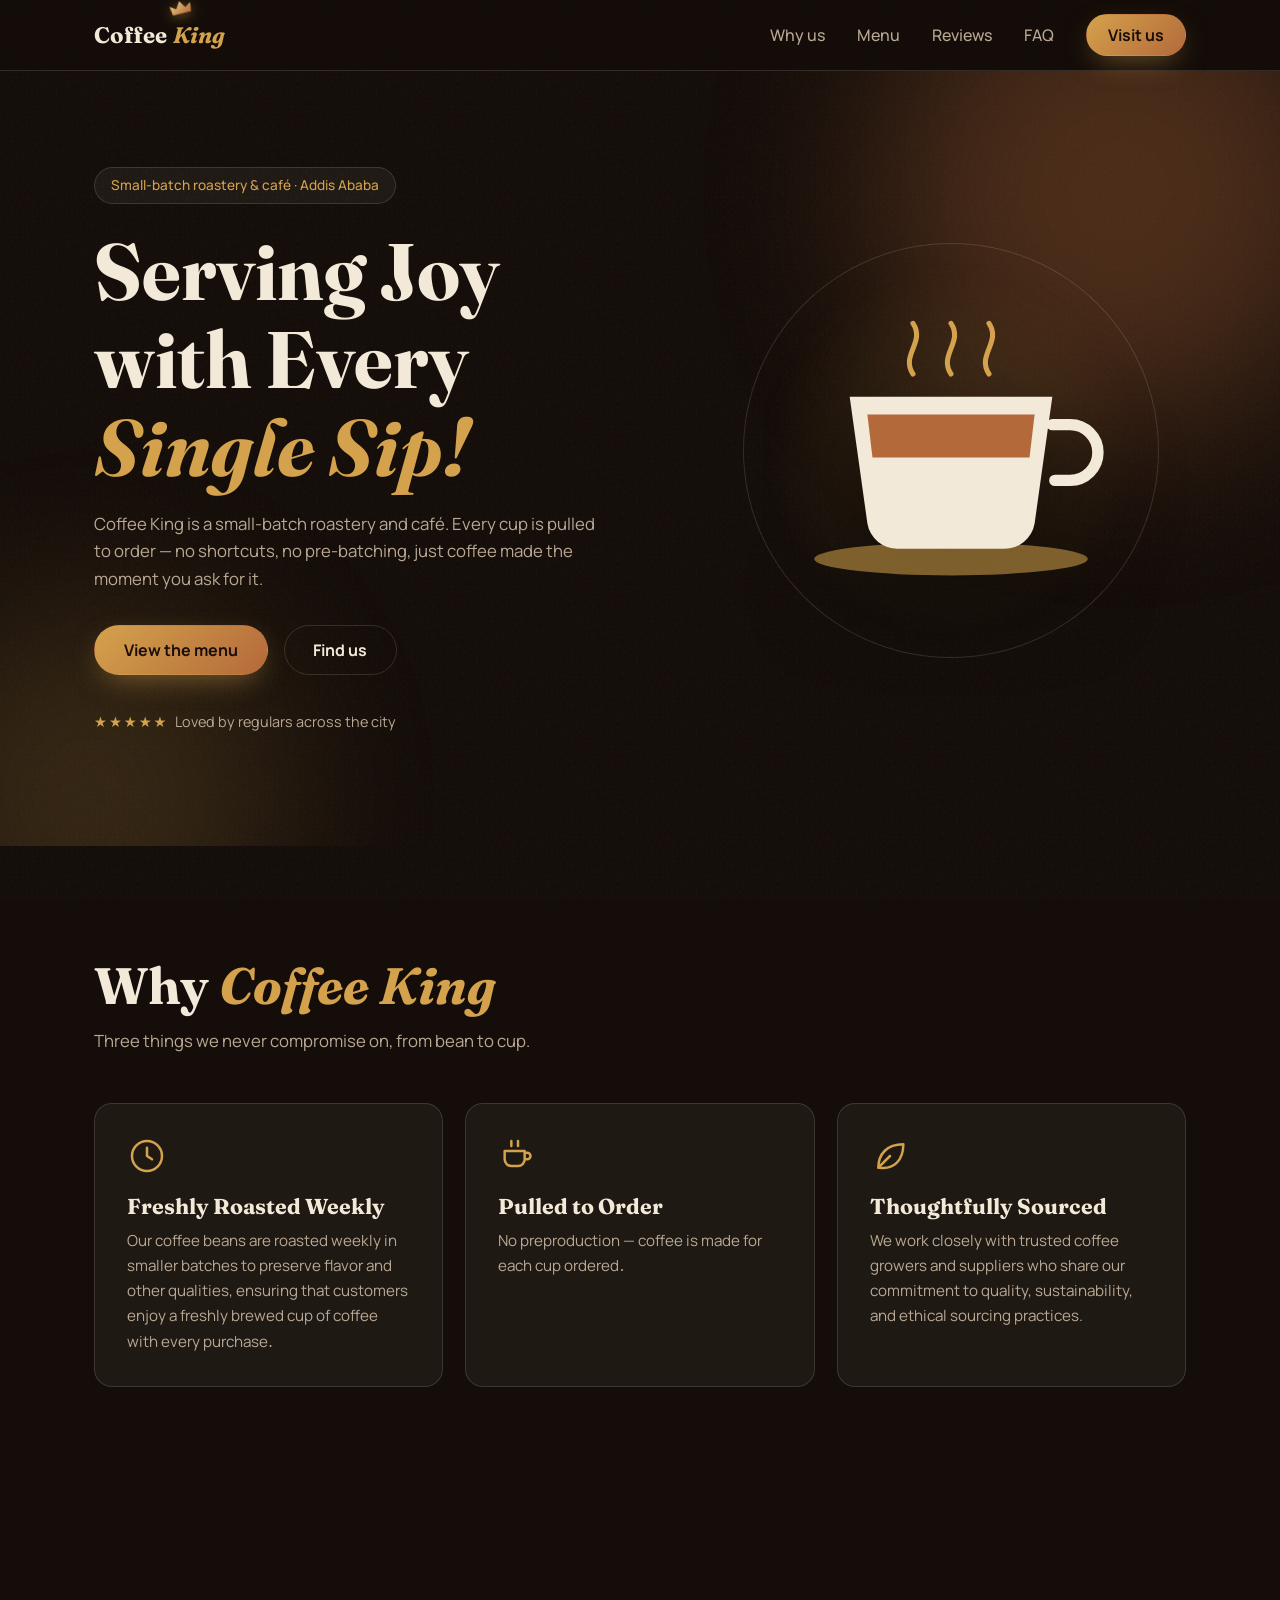
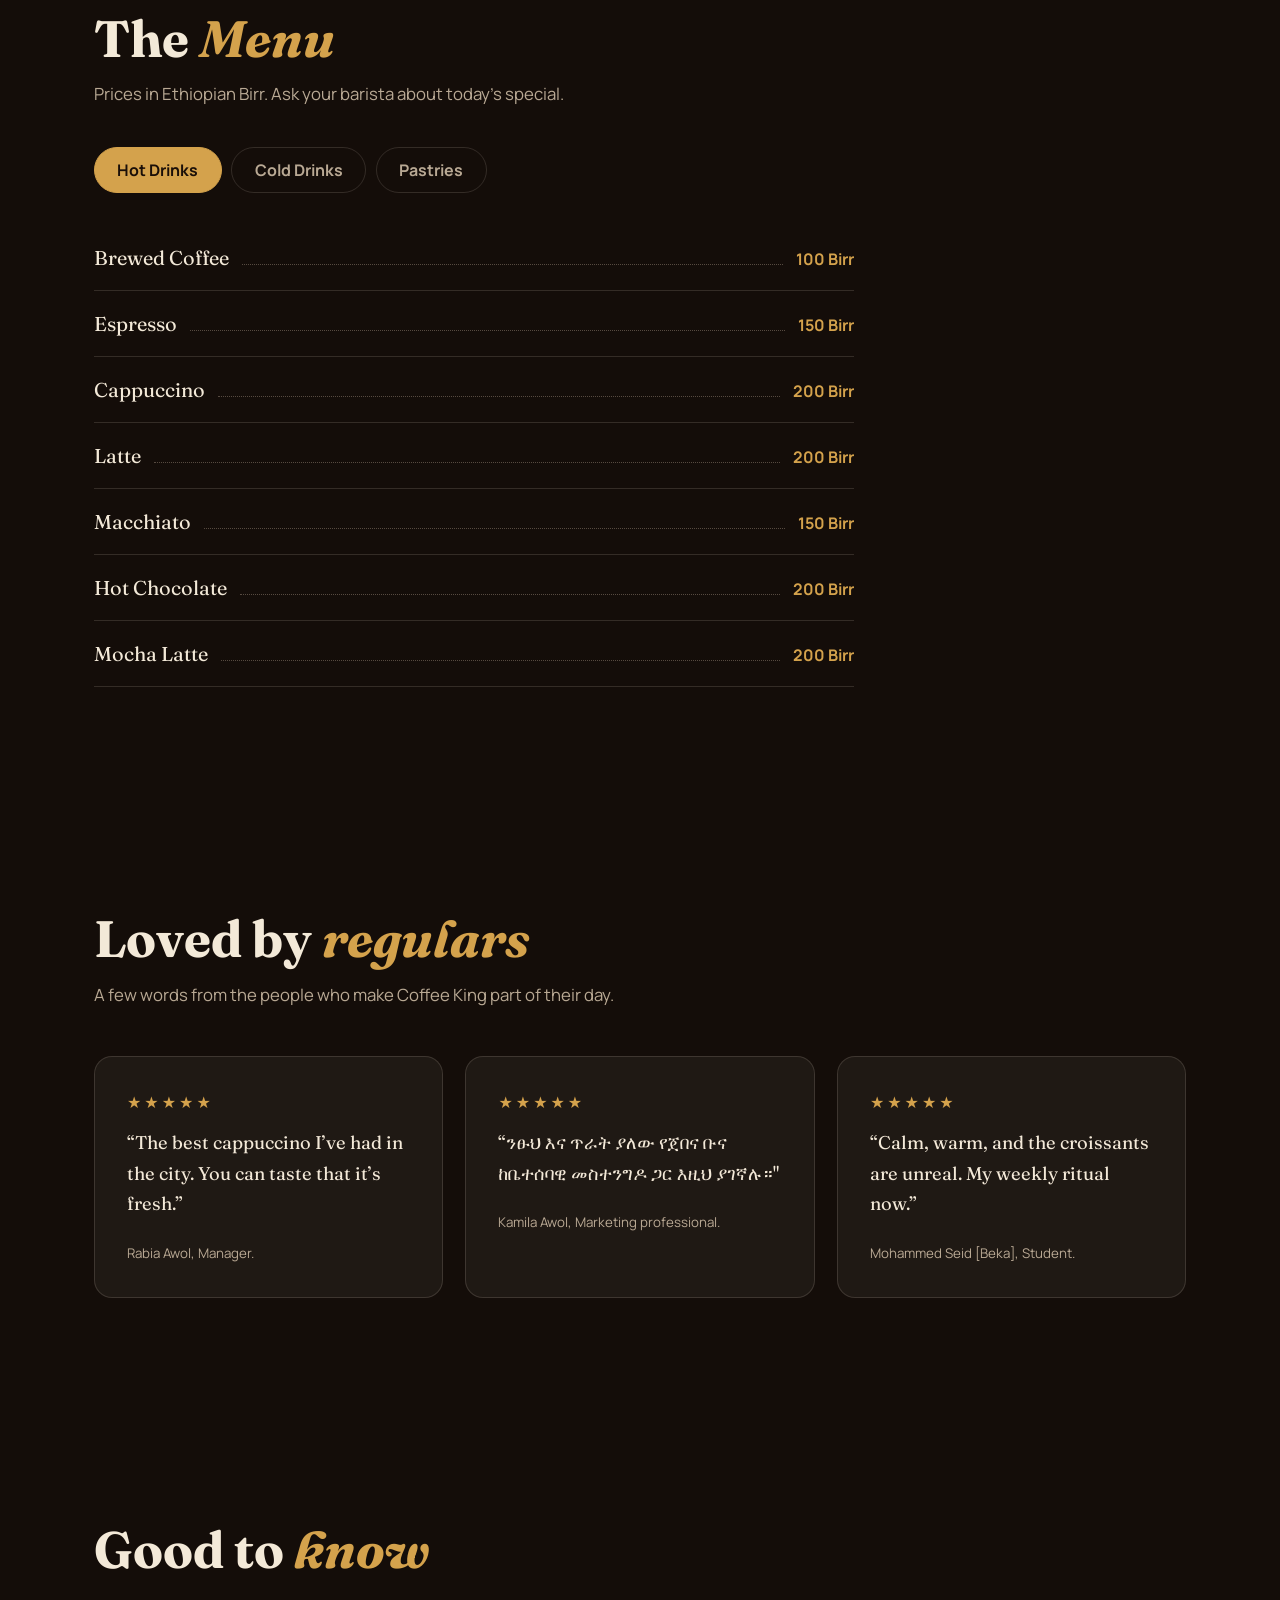
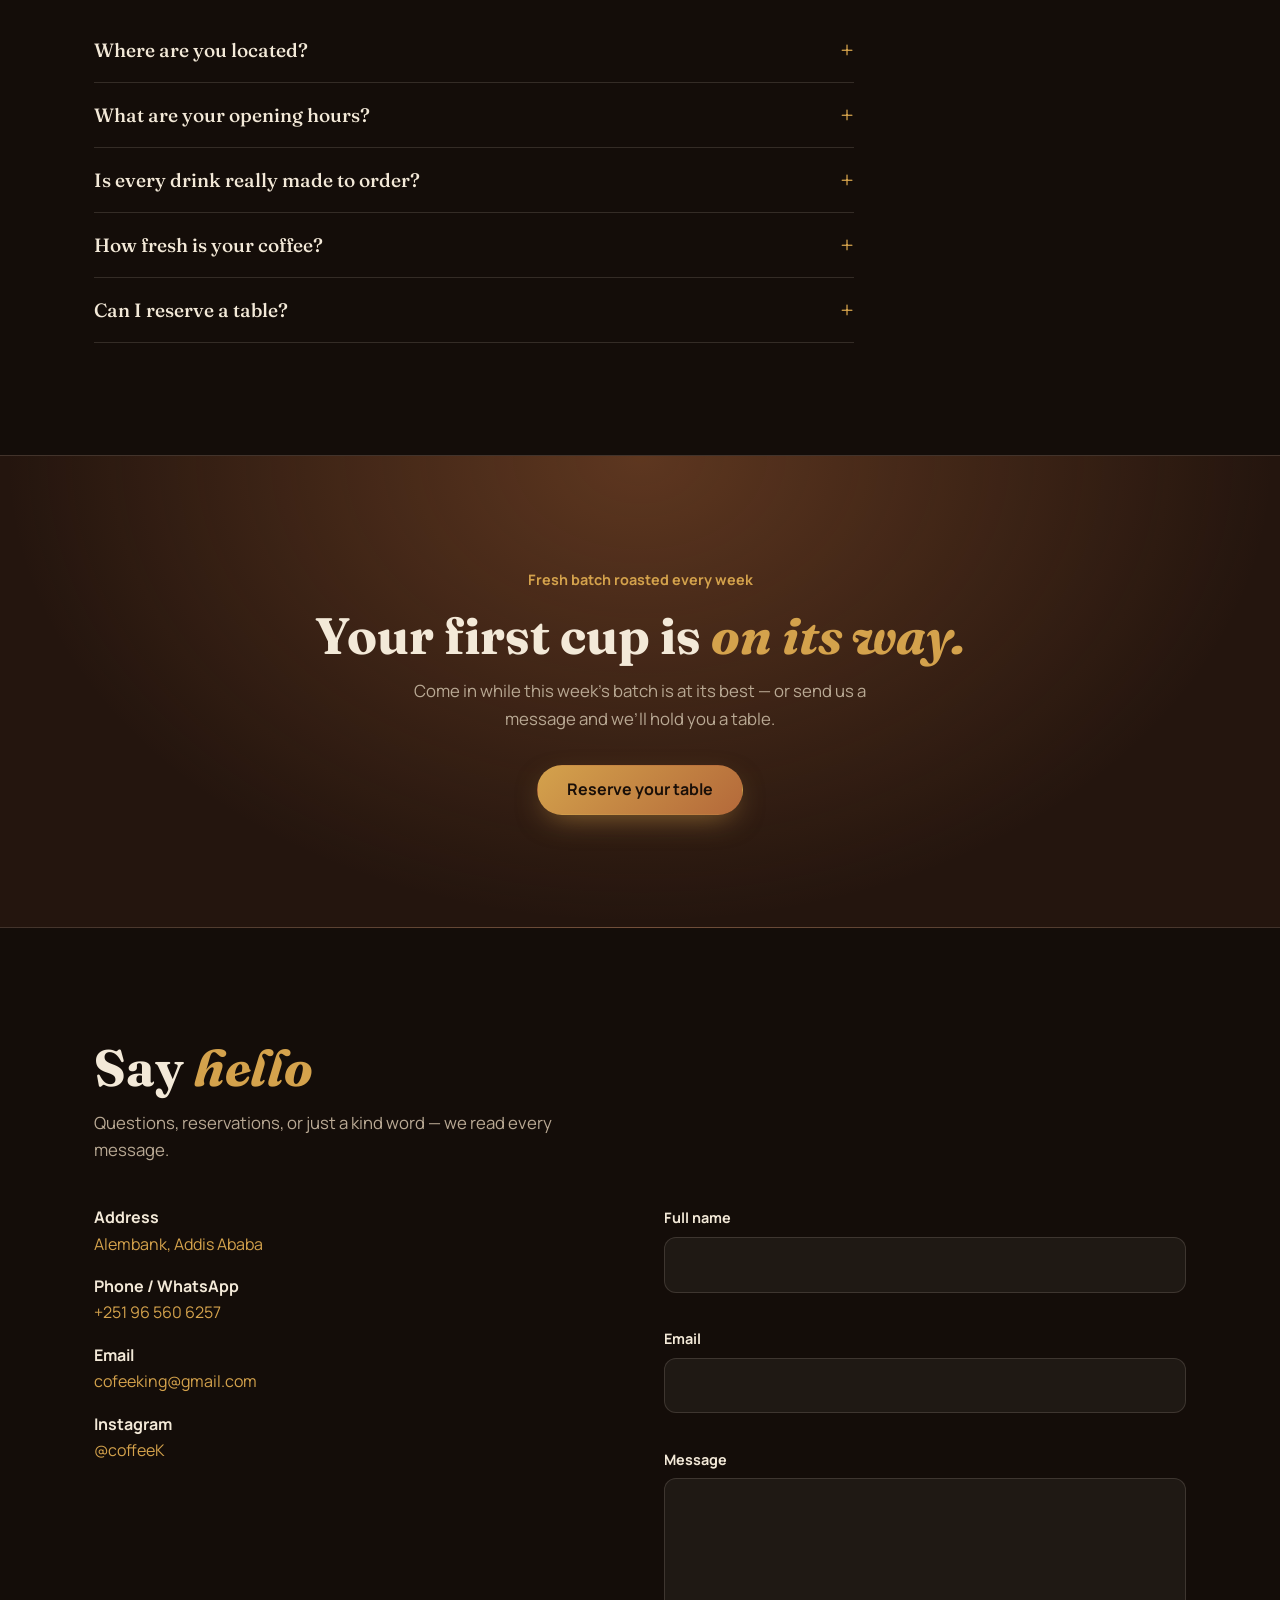
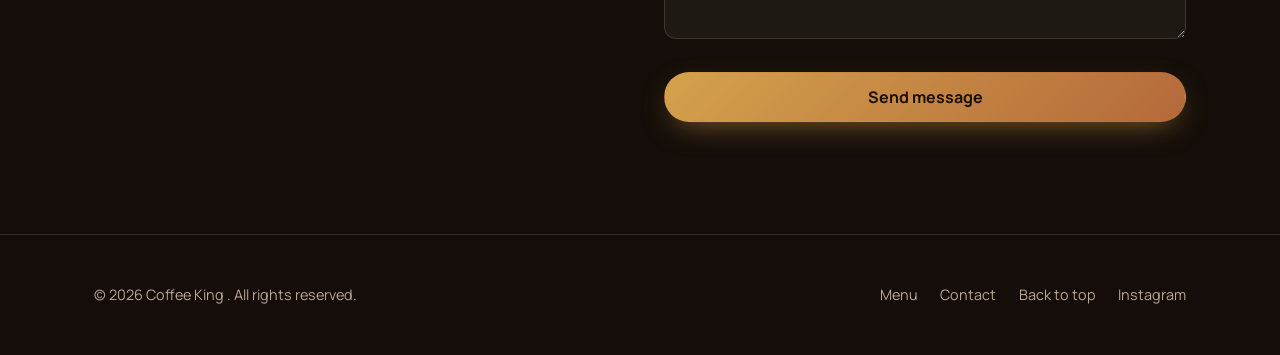
==== commit 7ea940e1: "made the logo more interactive and eye seeking" ====
--- a/index.html
+++ b/index.html
@@ -16,7 +16,15 @@
 
 <header>
   <div class="wrap nav">
-    <a href="#top" class="logo">Coffee King 👑</a>
+    <a href="#top" class="logo" aria-label="Coffee King, home">
+  <span>Coffee</span>
+  <span class="king">
+    <svg class="crown" viewBox="0 0 32 20" aria-hidden="true">
+      <defs><linearGradient id="gold" x1="0" y1="0" x2="1" y2="1"><stop offset="0" stop-color="#f0cf85"/><stop offset="1" stop-color="#b4693a"/></linearGradient></defs>
+      <path d="M2 19L0 5l9 6 7-11 7 11 9-6-2 14z" fill="url(#gold)"/>
+    </svg>King
+  </span>
+</a>
     <nav aria-label="Main">
       <ul id="menuList">
         <li><a href="#why">Why us</a></li>
@@ -106,7 +114,7 @@
       <div class="rev"><h2>Loved by <em>regulars</em></h2><p class="lead">A few words from the people who make Coffee King part of their day.</p></div>
       <div class="grid3">
         <figure class="card q rev"><span class="stars">★★★★★</span><p>“The best cappuccino I’ve had in the city. You can taste that it’s fresh.”</p><small>Rabia Awol, Manager.</small></figure>
-        <figure class="card q rev"><span class="stars">★★★★★</span><p>“ንፁህ እና ጥራት ያለው የጀበና ቡና ከቤተሰባዊ መስተንግዶ ጋር እዚህ ያገኛሉ።"</p><small>kamila Awol, Marketing professional.</small></figure>
+        <figure class="card q rev"><span class="stars">★★★★★</span><p>“ንፁህ እና ጥራት ያለው የጀበና ቡና ከቤተሰባዊ መስተንግዶ ጋር እዚህ ያገኛሉ።"</p><small>Kamila Awol, Marketing professional.</small></figure>
         <figure class="card q rev"><span class="stars">★★★★★</span><p>“Calm, warm, and the croissants are unreal. My weekly ritual now.”</p><small>Mohammed Seid [Beka], Student.</small></figure>
       </div>
     </div>
@@ -161,7 +169,7 @@
 
 <footer>
   <div class="wrap foot">
-    <p>&copy; <span id="yr"></span> Coffee King 👑. All rights reserved.</p>
+    <p>&copy; <span id="yr"></span> Coffee King . All rights reserved.</p>
     <div class="links"><a href="#menu">Menu</a><a href="#contact">Contact</a><a href="#top">Back to top</a><a href="#" aria-label="Instagram (placeholder)">Instagram</a></div>
   </div>
 </footer>
--- a/style.css
+++ b/style.css
@@ -23,7 +23,10 @@
 /* ===== Header / nav ===== */
 header{position:sticky;top:0;z-index:50;background:rgba(20,13,9,.72);backdrop-filter:blur(14px);border-bottom:1px solid var(--line)}
 .nav{display:flex;align-items:center;justify-content:space-between;height:70px}
-.logo{font-family:var(--serif);font-size:1.4rem;font-weight:700}
+.logo{display:flex;align-items:baseline;gap:.35rem;font-family:var(--serif);font-size:1.4rem;font-weight:700}
+.king{position:relative;font-style:italic;color:var(--gold)}
+.crown{position:absolute;left:-.12em;top:-.7em;width:.95em;transform:rotate(-14deg);filter:drop-shadow(0 2px 6px rgba(212,162,76,.5));transition:transform .3s}
+.logo:hover .crown{transform:rotate(-4deg) translateY(-3px)}
 nav ul{display:flex;gap:2rem;list-style:none;align-items:center}
 nav a:not(.btn){color:var(--mute);font-weight:500;transition:color .2s}
 nav a:not(.btn):hover{color:var(--gold)}
